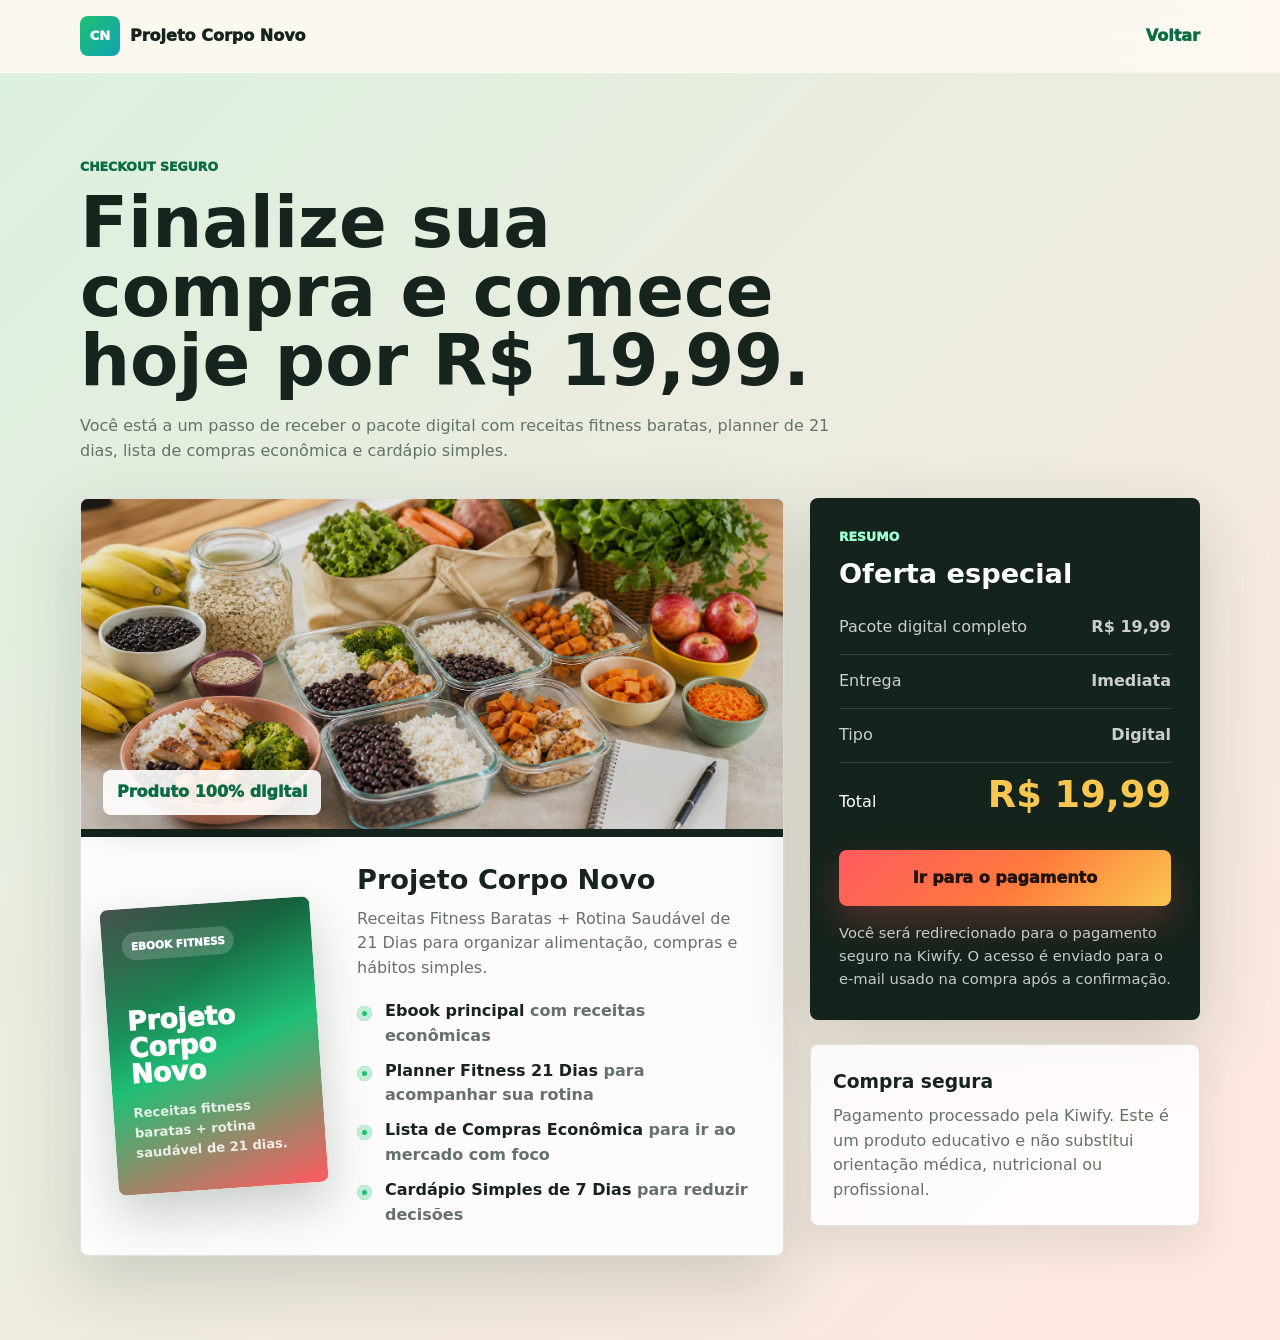
==== checkout.html @ d10a330c "Add files via upload" ====
<!DOCTYPE html>
<html lang="pt-BR">
<head>
  <meta charset="UTF-8">
  <meta name="viewport" content="width=device-width, initial-scale=1.0">
  <meta name="description" content="Checkout do Projeto Corpo Novo com receitas fitness baratas, planner 21 dias, lista de compras econômica e cardápio simples.">
  <title>Checkout | Projeto Corpo Novo</title>
  <style>
    :root {
      --cream: #fffaf3;
      --green: #1fbf75;
      --green-dark: #0a6b45;
      --teal: #0fa3b1;
      --coral: #ff5a5f;
      --yellow: #f9c74f;
      --ink: #17231d;
      --muted: #657269;
      --white: #ffffff;
      --line: rgba(23, 35, 29, 0.12);
      --shadow: 0 24px 70px rgba(25, 55, 42, 0.18);
      --radius: 8px;
    }

    * {
      box-sizing: border-box;
    }

    body {
      margin: 0;
      background:
        linear-gradient(135deg, rgba(31, 191, 117, 0.16), rgba(255, 90, 95, 0.12)),
        var(--cream);
      color: var(--ink);
      font-family: Inter, ui-sans-serif, system-ui, -apple-system, BlinkMacSystemFont, "Segoe UI", Arial, sans-serif;
      line-height: 1.55;
      overflow-x: hidden;
    }

    a {
      color: inherit;
    }

    .wrap {
      width: min(1120px, calc(100% - 40px));
      margin: 0 auto;
    }

    .header {
      position: sticky;
      top: 0;
      z-index: 20;
      border-bottom: 1px solid rgba(255, 255, 255, 0.28);
      background: rgba(255, 250, 243, 0.86);
      backdrop-filter: blur(18px);
    }

    .nav {
      min-height: 72px;
      display: flex;
      align-items: center;
      justify-content: space-between;
      gap: 18px;
    }

    .brand,
    .back {
      font-weight: 950;
      text-decoration: none;
    }

    .brand {
      display: inline-flex;
      align-items: center;
      gap: 10px;
      color: var(--ink);
    }

    .brand-mark {
      width: 40px;
      height: 40px;
      display: inline-grid;
      place-items: center;
      border-radius: var(--radius);
      background: linear-gradient(135deg, var(--green), var(--teal));
      color: var(--white);
      font-size: 0.82rem;
      font-weight: 950;
    }

    .back {
      color: var(--green-dark);
    }

    .page {
      padding: clamp(48px, 7vw, 84px) 0;
    }

    .layout {
      display: grid;
      grid-template-columns: minmax(0, 1fr) minmax(320px, 390px);
      gap: 26px;
      align-items: start;
    }

    .intro {
      max-width: 780px;
      margin-bottom: 34px;
    }

    .eyebrow {
      margin: 0 0 13px;
      color: var(--green-dark);
      font-size: 0.78rem;
      font-weight: 950;
      letter-spacing: 0;
      text-transform: uppercase;
    }

    h1,
    h2,
    h3,
    p {
      margin-top: 0;
    }

    h1 {
      margin-bottom: 18px;
      font-size: clamp(2.25rem, 6vw, 4.4rem);
      line-height: 0.98;
      letter-spacing: 0;
      overflow-wrap: break-word;
    }

    h2 {
      margin-bottom: 12px;
      font-size: 1.7rem;
      line-height: 1.1;
      overflow-wrap: break-word;
    }

    h3 {
      margin-bottom: 8px;
    }

    p {
      color: var(--muted);
      overflow-wrap: break-word;
    }

    .product,
    .summary,
    .secure-box {
      border: 1px solid var(--line);
      border-radius: var(--radius);
      background: rgba(255, 255, 255, 0.84);
      box-shadow: var(--shadow);
    }

    .product {
      overflow: hidden;
    }

    .product-image {
      position: relative;
      min-height: 260px;
      background: #14231b;
    }

    .product-image img {
      width: 100%;
      height: 330px;
      object-fit: cover;
      object-position: center;
      opacity: 0.92;
    }

    .image-badge {
      position: absolute;
      left: 22px;
      bottom: 22px;
      padding: 10px 14px;
      border-radius: var(--radius);
      background: rgba(255, 255, 255, 0.9);
      color: var(--green-dark);
      font-weight: 950;
      box-shadow: 0 14px 34px rgba(0, 0, 0, 0.18);
    }

    .product-body {
      display: grid;
      grid-template-columns: 220px 1fr;
      gap: 28px;
      align-items: center;
      padding: 28px;
    }

    .ebook-cover {
      width: 210px;
      min-height: 286px;
      padding: 24px 20px;
      border-radius: var(--radius);
      background:
        linear-gradient(145deg, rgba(255, 255, 255, 0.22), transparent 32%),
        linear-gradient(160deg, #11251b 0%, #1fbf75 52%, #ff5a5f 100%);
      color: var(--white);
      box-shadow: 0 22px 48px rgba(25, 55, 42, 0.22);
      transform: rotate(-4deg);
    }

    .mock-label {
      display: inline-flex;
      margin-bottom: 48px;
      padding: 6px 9px;
      border-radius: 999px;
      background: rgba(255, 255, 255, 0.18);
      color: var(--white);
      font-size: 0.66rem;
      font-weight: 950;
      text-transform: uppercase;
    }

    .ebook-title {
      max-width: 160px;
      font-size: 1.65rem;
      font-weight: 950;
      line-height: 1;
    }

    .ebook-sub {
      margin: 15px 0 0;
      color: rgba(255, 255, 255, 0.84);
      font-size: 0.82rem;
      font-weight: 760;
    }

    ul {
      display: grid;
      gap: 10px;
      margin: 18px 0 0;
      padding: 0;
      list-style: none;
    }

    li {
      position: relative;
      padding-left: 28px;
      color: var(--muted);
      font-weight: 760;
    }

    li::before {
      content: "";
      position: absolute;
      left: 0;
      top: 7px;
      width: 15px;
      height: 15px;
      border-radius: 999px;
      background: var(--green);
      box-shadow: inset 0 0 0 5px rgba(255, 255, 255, 0.72);
    }

    li strong {
      color: var(--ink);
    }

    .summary {
      padding: 28px;
      background: #14231b;
      color: var(--white);
    }

    .summary .eyebrow {
      color: #9dffd0;
    }

    .summary p {
      color: rgba(255, 255, 255, 0.76);
    }

    .row,
    .total {
      display: flex;
      justify-content: space-between;
      gap: 16px;
      padding: 14px 0;
      border-bottom: 1px solid rgba(255, 255, 255, 0.14);
      color: rgba(255, 255, 255, 0.78);
    }

    .total {
      align-items: baseline;
      margin-bottom: 22px;
      border-bottom: 0;
      color: var(--white);
    }

    .total strong {
      color: var(--yellow);
      font-size: 2.3rem;
      line-height: 1;
    }

    .pay-button {
      width: 100%;
      min-height: 56px;
      display: inline-flex;
      align-items: center;
      justify-content: center;
      gap: 9px;
      border-radius: var(--radius);
      background: linear-gradient(135deg, var(--coral), #ff7a3d 54%, var(--yellow));
      color: #23130e;
      font-weight: 950;
      text-decoration: none;
      box-shadow: 0 16px 36px rgba(255, 90, 95, 0.26);
    }

    .note {
      margin: 16px 0 0;
      font-size: 0.92rem;
    }

    .secure-box {
      margin-top: 24px;
      padding: 22px;
      box-shadow: 0 18px 42px rgba(25, 55, 42, 0.1);
    }

    .secure-box p {
      margin-bottom: 0;
    }

    @media (max-width: 900px) {
      .layout,
      .product-body {
        grid-template-columns: 1fr;
      }

      .ebook-cover {
        margin: 0 auto;
      }
    }

    @media (max-width: 640px) {
      .wrap {
        width: calc(100vw - 32px);
      }

      .nav {
        min-height: 64px;
      }

      .brand span:last-child {
        max-width: 162px;
        overflow: hidden;
        text-overflow: ellipsis;
        white-space: nowrap;
      }

      .page {
        padding: 42px 0 64px;
      }

      .product-body,
      .summary,
      .secure-box {
        padding: 22px;
      }

      .product-image img {
        height: 240px;
      }
    }
  </style>
</head>
<body>
  <header class="header">
    <div class="wrap nav">
      <a class="brand" href="index.html">
        <span class="brand-mark">CN</span>
        <span>Projeto Corpo Novo</span>
      </a>
      <a class="back" href="index.html">Voltar</a>
    </div>
  </header>

  <main class="page">
    <div class="wrap">
      <section class="intro">
        <p class="eyebrow">Checkout seguro</p>
        <h1>Finalize sua compra e comece hoje por R$ 19,99.</h1>
        <p>Você está a um passo de receber o pacote digital com receitas fitness baratas, planner de 21 dias, lista de compras econômica e cardápio simples.</p>
      </section>

      <section class="layout" aria-label="Resumo da compra">
        <article class="product">
          <div class="product-image">
            <img src="assets/images/projeto-corpo-novo-mealprep.png" alt="Marmitas saudáveis e ingredientes econômicos">
            <div class="image-badge">Produto 100% digital</div>
          </div>
          <div class="product-body">
            <div class="ebook-cover" aria-label="Mockup do ebook Projeto Corpo Novo">
              <span class="mock-label">Ebook fitness</span>
              <div class="ebook-title">Projeto Corpo Novo</div>
              <p class="ebook-sub">Receitas fitness baratas + rotina saudável de 21 dias.</p>
            </div>
            <div>
              <h2>Projeto Corpo Novo</h2>
              <p>Receitas Fitness Baratas + Rotina Saudável de 21 Dias para organizar alimentação, compras e hábitos simples.</p>
              <ul>
                <li><strong>Ebook principal</strong> com receitas econômicas</li>
                <li><strong>Planner Fitness 21 Dias</strong> para acompanhar sua rotina</li>
                <li><strong>Lista de Compras Econômica</strong> para ir ao mercado com foco</li>
                <li><strong>Cardápio Simples de 7 Dias</strong> para reduzir decisões</li>
              </ul>
            </div>
          </div>
        </article>

        <aside>
          <div class="summary">
            <p class="eyebrow">Resumo</p>
            <h2>Oferta especial</h2>
            <div class="row"><span>Pacote digital completo</span><strong>R$ 19,99</strong></div>
            <div class="row"><span>Entrega</span><strong>Imediata</strong></div>
            <div class="row"><span>Tipo</span><strong>Digital</strong></div>
            <div class="total"><span>Total</span><strong>R$ 19,99</strong></div>
            <a class="pay-button js-checkout-link" href="https://pay.kiwify.com.br/RQPyQaS">Ir para o pagamento</a>
            <p class="note">Você será redirecionado para o pagamento seguro na Kiwify. O acesso é enviado para o e-mail usado na compra após a confirmação.</p>
          </div>
          <div class="secure-box">
            <h3>Compra segura</h3>
            <p>Pagamento processado pela Kiwify. Este é um produto educativo e não substitui orientação médica, nutricional ou profissional.</p>
          </div>
        </aside>
      </section>
    </div>
  </main>

  <script>
    const params = new URLSearchParams(window.location.search);

    if ([...params].length) {
      document.querySelectorAll(".js-checkout-link").forEach((link) => {
        const url = new URL(link.href);
        params.forEach((value, key) => url.searchParams.set(key, value));
        link.href = url.toString();
      });
    }
  </script>
</body>
</html>
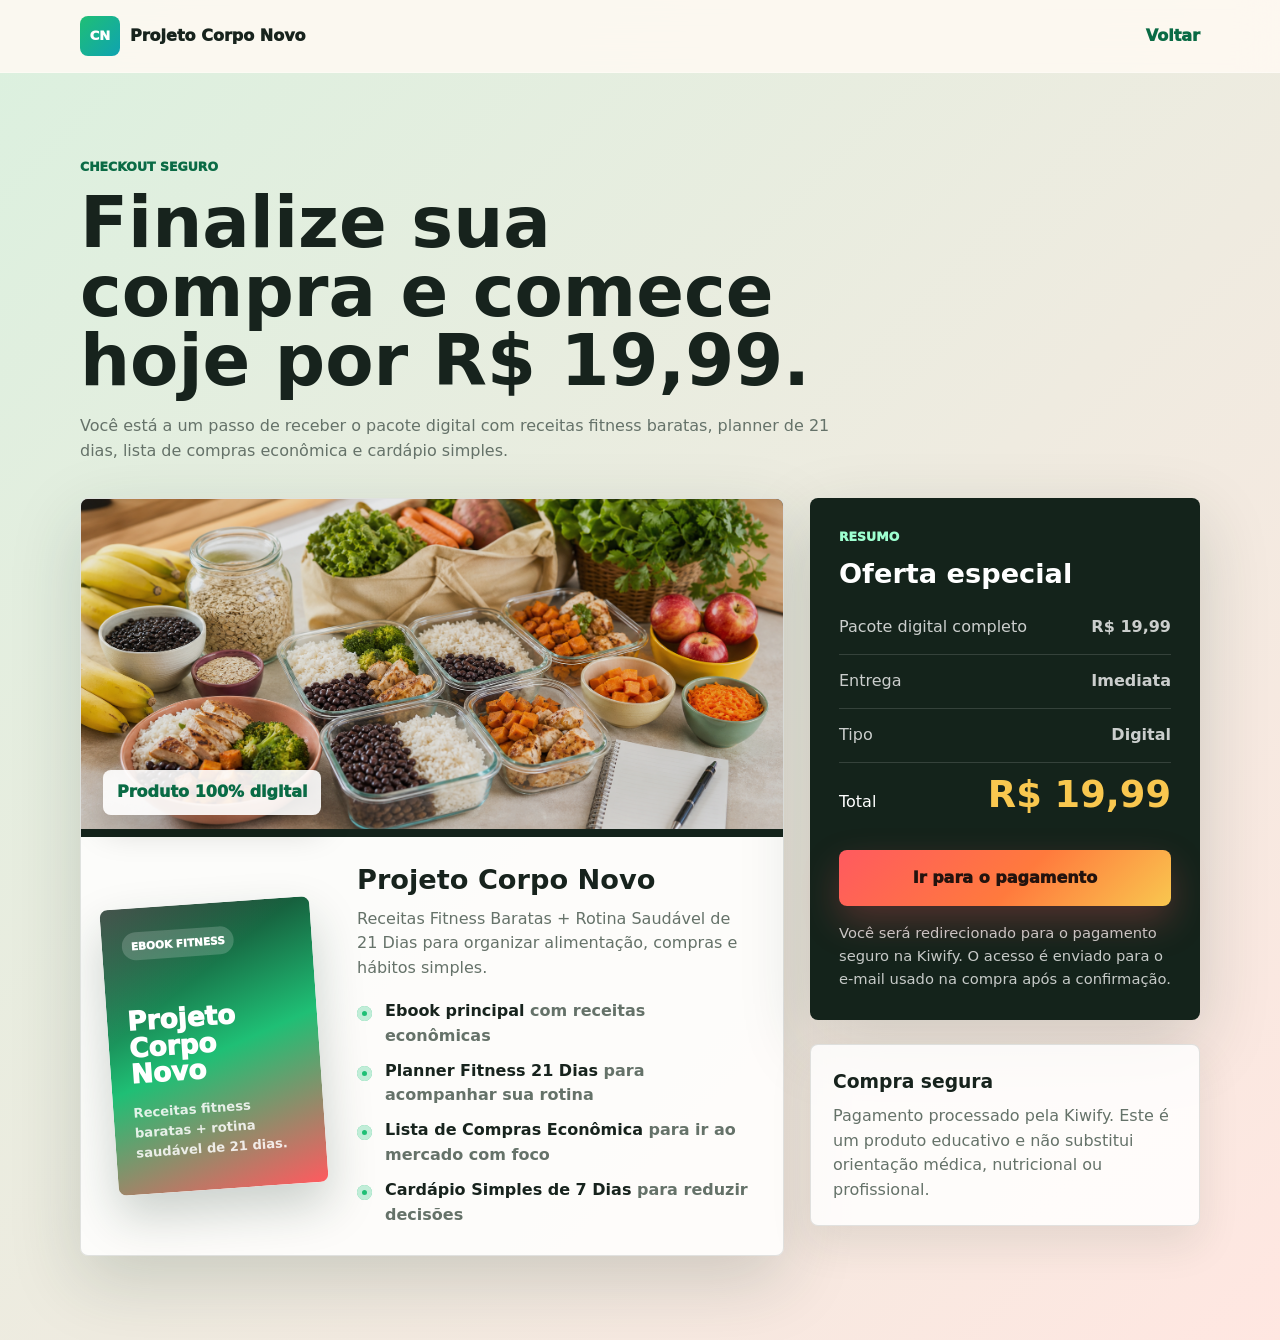
==== commit 73a1cf86: "Add files via upload" ====
--- a/checkout.html
+++ b/checkout.html
@@ -1,453 +1,75 @@
-<!DOCTYPE html>
-<html lang="pt-BR">
-<head>
+<!DOCTYPE html>
+<html lang="pt-BR">
+<head>
   <meta charset="UTF-8">
   <meta name="viewport" content="width=device-width, initial-scale=1.0">
   <meta name="description" content="Checkout do Projeto Corpo Novo com receitas fitness baratas, planner 21 dias, lista de compras econômica e cardápio simples.">
+  <link rel="icon" href="assets/images/favicon.svg" type="image/svg+xml">
   <title>Checkout | Projeto Corpo Novo</title>
-  <style>
-    :root {
-      --cream: #fffaf3;
-      --green: #1fbf75;
-      --green-dark: #0a6b45;
-      --teal: #0fa3b1;
-      --coral: #ff5a5f;
-      --yellow: #f9c74f;
-      --ink: #17231d;
-      --muted: #657269;
-      --white: #ffffff;
-      --line: rgba(23, 35, 29, 0.12);
-      --shadow: 0 24px 70px rgba(25, 55, 42, 0.18);
-      --radius: 8px;
-    }
-
-    * {
-      box-sizing: border-box;
-    }
-
-    body {
-      margin: 0;
-      background:
-        linear-gradient(135deg, rgba(31, 191, 117, 0.16), rgba(255, 90, 95, 0.12)),
-        var(--cream);
-      color: var(--ink);
-      font-family: Inter, ui-sans-serif, system-ui, -apple-system, BlinkMacSystemFont, "Segoe UI", Arial, sans-serif;
-      line-height: 1.55;
-      overflow-x: hidden;
-    }
-
-    a {
-      color: inherit;
-    }
-
-    .wrap {
-      width: min(1120px, calc(100% - 40px));
-      margin: 0 auto;
-    }
-
-    .header {
-      position: sticky;
-      top: 0;
-      z-index: 20;
-      border-bottom: 1px solid rgba(255, 255, 255, 0.28);
-      background: rgba(255, 250, 243, 0.86);
-      backdrop-filter: blur(18px);
-    }
-
-    .nav {
-      min-height: 72px;
-      display: flex;
-      align-items: center;
-      justify-content: space-between;
-      gap: 18px;
-    }
-
-    .brand,
-    .back {
-      font-weight: 950;
-      text-decoration: none;
-    }
-
-    .brand {
-      display: inline-flex;
-      align-items: center;
-      gap: 10px;
-      color: var(--ink);
-    }
-
-    .brand-mark {
-      width: 40px;
-      height: 40px;
-      display: inline-grid;
-      place-items: center;
-      border-radius: var(--radius);
-      background: linear-gradient(135deg, var(--green), var(--teal));
-      color: var(--white);
-      font-size: 0.82rem;
-      font-weight: 950;
-    }
-
-    .back {
-      color: var(--green-dark);
-    }
-
-    .page {
-      padding: clamp(48px, 7vw, 84px) 0;
-    }
-
-    .layout {
-      display: grid;
-      grid-template-columns: minmax(0, 1fr) minmax(320px, 390px);
-      gap: 26px;
-      align-items: start;
-    }
-
-    .intro {
-      max-width: 780px;
-      margin-bottom: 34px;
-    }
-
-    .eyebrow {
-      margin: 0 0 13px;
-      color: var(--green-dark);
-      font-size: 0.78rem;
-      font-weight: 950;
-      letter-spacing: 0;
-      text-transform: uppercase;
-    }
-
-    h1,
-    h2,
-    h3,
-    p {
-      margin-top: 0;
-    }
-
-    h1 {
-      margin-bottom: 18px;
-      font-size: clamp(2.25rem, 6vw, 4.4rem);
-      line-height: 0.98;
-      letter-spacing: 0;
-      overflow-wrap: break-word;
-    }
-
-    h2 {
-      margin-bottom: 12px;
-      font-size: 1.7rem;
-      line-height: 1.1;
-      overflow-wrap: break-word;
-    }
-
-    h3 {
-      margin-bottom: 8px;
-    }
-
-    p {
-      color: var(--muted);
-      overflow-wrap: break-word;
-    }
-
-    .product,
-    .summary,
-    .secure-box {
-      border: 1px solid var(--line);
-      border-radius: var(--radius);
-      background: rgba(255, 255, 255, 0.84);
-      box-shadow: var(--shadow);
-    }
-
-    .product {
-      overflow: hidden;
-    }
-
-    .product-image {
-      position: relative;
-      min-height: 260px;
-      background: #14231b;
-    }
-
-    .product-image img {
-      width: 100%;
-      height: 330px;
-      object-fit: cover;
-      object-position: center;
-      opacity: 0.92;
-    }
-
-    .image-badge {
-      position: absolute;
-      left: 22px;
-      bottom: 22px;
-      padding: 10px 14px;
-      border-radius: var(--radius);
-      background: rgba(255, 255, 255, 0.9);
-      color: var(--green-dark);
-      font-weight: 950;
-      box-shadow: 0 14px 34px rgba(0, 0, 0, 0.18);
-    }
-
-    .product-body {
-      display: grid;
-      grid-template-columns: 220px 1fr;
-      gap: 28px;
-      align-items: center;
-      padding: 28px;
-    }
-
-    .ebook-cover {
-      width: 210px;
-      min-height: 286px;
-      padding: 24px 20px;
-      border-radius: var(--radius);
-      background:
-        linear-gradient(145deg, rgba(255, 255, 255, 0.22), transparent 32%),
-        linear-gradient(160deg, #11251b 0%, #1fbf75 52%, #ff5a5f 100%);
-      color: var(--white);
-      box-shadow: 0 22px 48px rgba(25, 55, 42, 0.22);
-      transform: rotate(-4deg);
-    }
-
-    .mock-label {
-      display: inline-flex;
-      margin-bottom: 48px;
-      padding: 6px 9px;
-      border-radius: 999px;
-      background: rgba(255, 255, 255, 0.18);
-      color: var(--white);
-      font-size: 0.66rem;
-      font-weight: 950;
-      text-transform: uppercase;
-    }
-
-    .ebook-title {
-      max-width: 160px;
-      font-size: 1.65rem;
-      font-weight: 950;
-      line-height: 1;
-    }
-
-    .ebook-sub {
-      margin: 15px 0 0;
-      color: rgba(255, 255, 255, 0.84);
-      font-size: 0.82rem;
-      font-weight: 760;
-    }
-
-    ul {
-      display: grid;
-      gap: 10px;
-      margin: 18px 0 0;
-      padding: 0;
-      list-style: none;
-    }
-
-    li {
-      position: relative;
-      padding-left: 28px;
-      color: var(--muted);
-      font-weight: 760;
-    }
-
-    li::before {
-      content: "";
-      position: absolute;
-      left: 0;
-      top: 7px;
-      width: 15px;
-      height: 15px;
-      border-radius: 999px;
-      background: var(--green);
-      box-shadow: inset 0 0 0 5px rgba(255, 255, 255, 0.72);
-    }
-
-    li strong {
-      color: var(--ink);
-    }
-
-    .summary {
-      padding: 28px;
-      background: #14231b;
-      color: var(--white);
-    }
-
-    .summary .eyebrow {
-      color: #9dffd0;
-    }
-
-    .summary p {
-      color: rgba(255, 255, 255, 0.76);
-    }
-
-    .row,
-    .total {
-      display: flex;
-      justify-content: space-between;
-      gap: 16px;
-      padding: 14px 0;
-      border-bottom: 1px solid rgba(255, 255, 255, 0.14);
-      color: rgba(255, 255, 255, 0.78);
-    }
-
-    .total {
-      align-items: baseline;
-      margin-bottom: 22px;
-      border-bottom: 0;
-      color: var(--white);
-    }
-
-    .total strong {
-      color: var(--yellow);
-      font-size: 2.3rem;
-      line-height: 1;
-    }
-
-    .pay-button {
-      width: 100%;
-      min-height: 56px;
-      display: inline-flex;
-      align-items: center;
-      justify-content: center;
-      gap: 9px;
-      border-radius: var(--radius);
-      background: linear-gradient(135deg, var(--coral), #ff7a3d 54%, var(--yellow));
-      color: #23130e;
-      font-weight: 950;
-      text-decoration: none;
-      box-shadow: 0 16px 36px rgba(255, 90, 95, 0.26);
-    }
-
-    .note {
-      margin: 16px 0 0;
-      font-size: 0.92rem;
-    }
-
-    .secure-box {
-      margin-top: 24px;
-      padding: 22px;
-      box-shadow: 0 18px 42px rgba(25, 55, 42, 0.1);
-    }
-
-    .secure-box p {
-      margin-bottom: 0;
-    }
-
-    @media (max-width: 900px) {
-      .layout,
-      .product-body {
-        grid-template-columns: 1fr;
-      }
-
-      .ebook-cover {
-        margin: 0 auto;
-      }
-    }
-
-    @media (max-width: 640px) {
-      .wrap {
-        width: calc(100vw - 32px);
-      }
-
-      .nav {
-        min-height: 64px;
-      }
-
-      .brand span:last-child {
-        max-width: 162px;
-        overflow: hidden;
-        text-overflow: ellipsis;
-        white-space: nowrap;
-      }
-
-      .page {
-        padding: 42px 0 64px;
-      }
-
-      .product-body,
-      .summary,
-      .secure-box {
-        padding: 22px;
-      }
-
-      .product-image img {
-        height: 240px;
-      }
-    }
-  </style>
-</head>
-<body>
-  <header class="header">
-    <div class="wrap nav">
-      <a class="brand" href="index.html">
-        <span class="brand-mark">CN</span>
-        <span>Projeto Corpo Novo</span>
-      </a>
-      <a class="back" href="index.html">Voltar</a>
-    </div>
-  </header>
-
-  <main class="page">
-    <div class="wrap">
-      <section class="intro">
-        <p class="eyebrow">Checkout seguro</p>
-        <h1>Finalize sua compra e comece hoje por R$ 19,99.</h1>
-        <p>Você está a um passo de receber o pacote digital com receitas fitness baratas, planner de 21 dias, lista de compras econômica e cardápio simples.</p>
-      </section>
-
-      <section class="layout" aria-label="Resumo da compra">
-        <article class="product">
-          <div class="product-image">
-            <img src="assets/images/projeto-corpo-novo-mealprep.png" alt="Marmitas saudáveis e ingredientes econômicos">
-            <div class="image-badge">Produto 100% digital</div>
-          </div>
-          <div class="product-body">
-            <div class="ebook-cover" aria-label="Mockup do ebook Projeto Corpo Novo">
-              <span class="mock-label">Ebook fitness</span>
-              <div class="ebook-title">Projeto Corpo Novo</div>
-              <p class="ebook-sub">Receitas fitness baratas + rotina saudável de 21 dias.</p>
-            </div>
-            <div>
-              <h2>Projeto Corpo Novo</h2>
-              <p>Receitas Fitness Baratas + Rotina Saudável de 21 Dias para organizar alimentação, compras e hábitos simples.</p>
-              <ul>
-                <li><strong>Ebook principal</strong> com receitas econômicas</li>
-                <li><strong>Planner Fitness 21 Dias</strong> para acompanhar sua rotina</li>
-                <li><strong>Lista de Compras Econômica</strong> para ir ao mercado com foco</li>
-                <li><strong>Cardápio Simples de 7 Dias</strong> para reduzir decisões</li>
-              </ul>
-            </div>
-          </div>
-        </article>
-
-        <aside>
-          <div class="summary">
-            <p class="eyebrow">Resumo</p>
-            <h2>Oferta especial</h2>
-            <div class="row"><span>Pacote digital completo</span><strong>R$ 19,99</strong></div>
-            <div class="row"><span>Entrega</span><strong>Imediata</strong></div>
-            <div class="row"><span>Tipo</span><strong>Digital</strong></div>
-            <div class="total"><span>Total</span><strong>R$ 19,99</strong></div>
-            <a class="pay-button js-checkout-link" href="https://pay.kiwify.com.br/RQPyQaS">Ir para o pagamento</a>
-            <p class="note">Você será redirecionado para o pagamento seguro na Kiwify. O acesso é enviado para o e-mail usado na compra após a confirmação.</p>
-          </div>
-          <div class="secure-box">
-            <h3>Compra segura</h3>
-            <p>Pagamento processado pela Kiwify. Este é um produto educativo e não substitui orientação médica, nutricional ou profissional.</p>
-          </div>
-        </aside>
-      </section>
-    </div>
-  </main>
-
-  <script>
-    const params = new URLSearchParams(window.location.search);
-
-    if ([...params].length) {
-      document.querySelectorAll(".js-checkout-link").forEach((link) => {
-        const url = new URL(link.href);
-        params.forEach((value, key) => url.searchParams.set(key, value));
-        link.href = url.toString();
-      });
-    }
-  </script>
-</body>
-</html>
+  <link rel="stylesheet" href="assets/css/style.css">
+  <script src="assets/js/script.js"></script>
+</head>
+<body class="page-checkout">
+  <header class="header">
+    <div class="wrap nav">
+      <a class="brand" href="index.html">
+        <span class="brand-mark">CN</span>
+        <span>Projeto Corpo Novo</span>
+      </a>
+      <a class="back" href="index.html">Voltar</a>
+    </div>
+  </header>
+
+  <main class="page">
+    <div class="wrap">
+      <section class="intro">
+        <p class="eyebrow">Checkout seguro</p>
+        <h1>Finalize sua compra e comece hoje por R$ 19,99.</h1>
+        <p>Você está a um passo de receber o pacote digital com receitas fitness baratas, planner de 21 dias, lista de compras econômica e cardápio simples.</p>
+      </section>
+
+      <section class="layout" aria-label="Resumo da compra">
+        <article class="product">
+          <div class="product-image">
+            <img src="assets/images/projeto-corpo-novo-mealprep.png" alt="Marmitas saudáveis e ingredientes econômicos">
+            <div class="image-badge">Produto 100% digital</div>
+          </div>
+          <div class="product-body">
+            <div class="ebook-cover" aria-label="Mockup do ebook Projeto Corpo Novo">
+              <span class="mock-label">Ebook fitness</span>
+              <div class="ebook-title">Projeto Corpo Novo</div>
+              <p class="ebook-sub">Receitas fitness baratas + rotina saudável de 21 dias.</p>
+            </div>
+            <div>
+              <h2>Projeto Corpo Novo</h2>
+              <p>Receitas Fitness Baratas + Rotina Saudável de 21 Dias para organizar alimentação, compras e hábitos simples.</p>
+              <ul>
+                <li><strong>Ebook principal</strong> com receitas econômicas</li>
+                <li><strong>Planner Fitness 21 Dias</strong> para acompanhar sua rotina</li>
+                <li><strong>Lista de Compras Econômica</strong> para ir ao mercado com foco</li>
+                <li><strong>Cardápio Simples de 7 Dias</strong> para reduzir decisões</li>
+              </ul>
+            </div>
+          </div>
+        </article>
+
+        <aside>
+          <div class="summary">
+            <p class="eyebrow">Resumo</p>
+            <h2>Oferta especial</h2>
+            <div class="row"><span>Pacote digital completo</span><strong>R$ 19,99</strong></div>
+            <div class="row"><span>Entrega</span><strong>Imediata</strong></div>
+            <div class="row"><span>Tipo</span><strong>Digital</strong></div>
+            <div class="total"><span>Total</span><strong>R$ 19,99</strong></div>
+            <a class="pay-button js-checkout-link" href="https://pay.kiwify.com.br/RQPyQaS">Ir para o pagamento</a>
+            <p class="note">Você será redirecionado para o pagamento seguro na Kiwify. O acesso é enviado para o e-mail usado na compra após a confirmação.</p>
+          </div>
+          <div class="secure-box">
+            <h3>Compra segura</h3>
+            <p>Pagamento processado pela Kiwify. Este é um produto educativo e não substitui orientação médica, nutricional ou profissional.</p>
+          </div>
+        </aside>
+      </section>
+    </div>
+  </main></body>
+</html>
--- a/assets/css/style.css
+++ b/assets/css/style.css
@@ -0,0 +1,1929 @@
+/* Projeto Corpo Novo - stylesheet central para GitHub Pages. */
+
+
+/* Landing page */
+:root {
+      --cream: #fffaf3;
+      --mint: #e8fff3;
+      --green: #1fbf75;
+      --green-dark: #0a6b45;
+      --teal: #0fa3b1;
+      --coral: #ff5a5f;
+      --yellow: #f9c74f;
+      --ink: #17231d;
+      --muted: #657269;
+      --white: #ffffff;
+      --line: rgba(23, 35, 29, 0.12);
+      --shadow: 0 24px 70px rgba(25, 55, 42, 0.18);
+      --radius: 8px;
+    
+}
+
+* {
+      box-sizing: border-box;
+    
+}
+
+html {
+      scroll-behavior: smooth;
+    
+}
+
+body.page-index {
+      margin: 0;
+      background: var(--cream);
+      color: var(--ink);
+      font-family: Inter, ui-sans-serif, system-ui, -apple-system, BlinkMacSystemFont, "Segoe UI", Arial, sans-serif;
+      line-height: 1.55;
+      overflow-x: hidden;
+    
+}
+
+.page-index a {
+      color: inherit;
+    
+}
+
+.page-index img,
+.page-index svg {
+      display: block;
+    
+}
+
+.page-index .wrap {
+      width: min(1160px, calc(100% - 40px));
+      margin: 0 auto;
+    
+}
+
+.page-index .site-header {
+      position: sticky;
+      top: 0;
+      z-index: 50;
+      border-bottom: 1px solid rgba(255, 255, 255, 0.26);
+      background: rgba(255, 250, 243, 0.84);
+      backdrop-filter: blur(18px);
+    
+}
+
+.page-index .nav {
+      min-height: 72px;
+      display: flex;
+      align-items: center;
+      justify-content: space-between;
+      gap: 20px;
+    
+}
+
+.page-index .brand {
+      display: inline-flex;
+      align-items: center;
+      gap: 10px;
+      color: var(--ink);
+      font-weight: 950;
+      text-decoration: none;
+      white-space: nowrap;
+    
+}
+
+.page-index .brand-mark {
+      width: 40px;
+      height: 40px;
+      display: inline-grid;
+      place-items: center;
+      border-radius: var(--radius);
+      background: linear-gradient(135deg, var(--green), var(--teal));
+      color: var(--white);
+      font-size: 0.82rem;
+      font-weight: 950;
+      box-shadow: 0 12px 28px rgba(31, 191, 117, 0.22);
+    
+}
+
+.page-index .nav-links {
+      display: flex;
+      align-items: center;
+      gap: 26px;
+      color: var(--muted);
+      font-size: 0.95rem;
+      font-weight: 800;
+    
+}
+
+.page-index .nav-links a {
+      text-decoration: none;
+    
+}
+
+.page-index .nav-links a:hover {
+      color: var(--green-dark);
+    
+}
+
+.page-index .nav-cta,
+.page-index .btn-primary,
+.page-index .btn-secondary {
+      min-height: 48px;
+      display: inline-flex;
+      align-items: center;
+      justify-content: center;
+      gap: 9px;
+      border-radius: var(--radius);
+      font-weight: 950;
+      text-decoration: none;
+      transition: transform 180ms ease, box-shadow 180ms ease, background 180ms ease;
+    
+}
+
+.page-index .nav-cta,
+.page-index .btn-primary {
+      background: linear-gradient(135deg, var(--coral), #ff7a3d 54%, var(--yellow));
+      color: #23130e;
+      box-shadow: 0 16px 36px rgba(255, 90, 95, 0.26);
+    
+}
+
+.page-index .nav-cta {
+      padding: 0 18px;
+    
+}
+
+.page-index .btn-primary,
+.page-index .btn-secondary {
+      padding: 0 24px;
+    
+}
+
+.page-index .btn-secondary {
+      border: 1px solid rgba(255, 255, 255, 0.48);
+      background: rgba(255, 255, 255, 0.16);
+      color: var(--white);
+      backdrop-filter: blur(14px);
+    
+}
+
+.page-index .nav-cta:hover,
+.page-index .btn-primary:hover,
+.page-index .btn-secondary:hover {
+      transform: translateY(-2px);
+      box-shadow: 0 20px 42px rgba(255, 90, 95, 0.3);
+    
+}
+
+.page-index .icon-svg {
+      width: 18px;
+      height: 18px;
+      flex: 0 0 auto;
+      stroke: currentColor;
+      stroke-width: 2.4;
+      stroke-linecap: round;
+      stroke-linejoin: round;
+      fill: none;
+    
+}
+
+.page-index .hero {
+      position: relative;
+      isolation: isolate;
+      min-height: auto;
+      display: grid;
+      align-items: center;
+      padding: clamp(48px, 6vw, 72px) 0 34px;
+      overflow: hidden;
+      background: #14221a;
+    
+}
+
+.page-index .hero-bg {
+      position: absolute;
+      inset: 0;
+      z-index: -3;
+      width: 100%;
+      height: 100%;
+      object-fit: cover;
+      object-position: center right;
+      transform: scale(1.02);
+    
+}
+
+.page-index .hero::before {
+      content: "";
+      position: absolute;
+      inset: 0;
+      z-index: -2;
+      background:
+        linear-gradient(90deg, rgba(9, 30, 20, 0.9) 0%, rgba(9, 30, 20, 0.72) 44%, rgba(9, 30, 20, 0.28) 100%),
+        linear-gradient(180deg, rgba(12, 84, 55, 0.08), rgba(12, 84, 55, 0.7));
+    
+}
+
+.page-index .hero::after {
+      content: "";
+      position: absolute;
+      left: 0;
+      right: 0;
+      bottom: 0;
+      z-index: -1;
+      height: 38%;
+      background: linear-gradient(180deg, transparent, rgba(255, 250, 243, 0.18));
+      pointer-events: none;
+    
+}
+
+.page-index .hero-content {
+      display: grid;
+      grid-template-columns: minmax(0, 0.98fr) minmax(300px, 0.68fr);
+      gap: clamp(28px, 5vw, 64px);
+      align-items: center;
+    
+}
+
+.page-index .hero-copy {
+      max-width: 720px;
+      color: var(--white);
+    
+}
+
+.page-index .eyebrow {
+      margin: 0 0 13px;
+      color: var(--green);
+      font-size: 0.78rem;
+      font-weight: 950;
+      letter-spacing: 0;
+      text-transform: uppercase;
+    
+}
+
+.page-index .hero .eyebrow {
+      color: #9dffd0;
+    
+}
+
+.page-index h1,
+.page-index h2,
+.page-index h3,
+.page-index p {
+      margin-top: 0;
+    
+}
+
+.page-index h1 {
+      max-width: 780px;
+      margin-bottom: 20px;
+      font-size: clamp(2.55rem, 5.5vw, 4.7rem);
+      line-height: 0.96;
+      letter-spacing: 0;
+      overflow-wrap: break-word;
+    
+}
+
+.page-index h2 {
+      margin-bottom: 16px;
+      font-size: clamp(2rem, 4vw, 3.35rem);
+      line-height: 1.04;
+      letter-spacing: 0;
+      overflow-wrap: break-word;
+    
+}
+
+.page-index h3 {
+      margin-bottom: 8px;
+      font-size: 1.1rem;
+      line-height: 1.25;
+    
+}
+
+.page-index p {
+      color: var(--muted);
+      overflow-wrap: break-word;
+    
+}
+
+.page-index .hero-subtitle {
+      max-width: 640px;
+      margin-bottom: 24px;
+      color: rgba(255, 255, 255, 0.86);
+      font-size: 1.12rem;
+    
+}
+
+.page-index .hero-price {
+      display: flex;
+      flex-wrap: wrap;
+      align-items: baseline;
+      gap: 12px;
+      margin: 0 0 24px;
+    
+}
+
+.page-index .hero-price span {
+      color: rgba(255, 255, 255, 0.74);
+      font-weight: 850;
+    
+}
+
+.page-index .hero-price strong {
+      color: var(--yellow);
+      font-size: clamp(2.4rem, 5vw, 4rem);
+      line-height: 1;
+      font-weight: 950;
+    
+}
+
+.page-index .hero-actions {
+      display: flex;
+      flex-wrap: wrap;
+      gap: 14px;
+      align-items: center;
+      margin-bottom: 12px;
+    
+}
+
+.page-index .cta-note {
+      margin: 0 0 24px;
+      color: rgba(255, 255, 255, 0.78);
+      font-size: 0.95rem;
+      font-weight: 750;
+    
+}
+
+.page-index .hero-proof {
+      display: flex;
+      flex-wrap: wrap;
+      gap: 10px;
+    
+}
+
+.page-index .hero-proof span {
+      display: inline-flex;
+      align-items: center;
+      min-height: 34px;
+      padding: 0 12px;
+      border: 1px solid rgba(255, 255, 255, 0.22);
+      border-radius: var(--radius);
+      background: rgba(255, 255, 255, 0.11);
+      color: rgba(255, 255, 255, 0.88);
+      font-size: 0.88rem;
+      font-weight: 850;
+      backdrop-filter: blur(10px);
+    
+}
+
+.page-index .product-stage {
+      position: relative;
+      min-height: 470px;
+      display: grid;
+      place-items: center;
+    
+}
+
+.page-index .mockup-stack {
+      position: relative;
+      width: min(390px, 100%);
+      min-height: 430px;
+    
+}
+
+.page-index .ebook-cover,
+.page-index .planner-cover,
+.page-index .phone-mockup {
+      position: absolute;
+      border-radius: var(--radius);
+      box-shadow: 0 28px 80px rgba(0, 0, 0, 0.32);
+    
+}
+
+.page-index .ebook-cover {
+      left: 22px;
+      top: 6px;
+      z-index: 3;
+      width: 250px;
+      min-height: 342px;
+      padding: 28px 24px;
+      border: 1px solid rgba(255, 255, 255, 0.36);
+      background:
+        linear-gradient(145deg, rgba(255, 255, 255, 0.22), transparent 32%),
+        linear-gradient(160deg, #11251b 0%, #1fbf75 52%, #ff5a5f 100%);
+      color: var(--white);
+      transform: rotate(-7deg);
+    
+}
+
+.page-index .ebook-cover::after {
+      content: "";
+      position: absolute;
+      inset: 18px;
+      border: 1px solid rgba(255, 255, 255, 0.24);
+      border-radius: 7px;
+      pointer-events: none;
+    
+}
+
+.page-index .mock-label {
+      display: inline-flex;
+      margin-bottom: 58px;
+      padding: 7px 10px;
+      border-radius: 999px;
+      background: rgba(255, 255, 255, 0.18);
+      color: var(--white);
+      font-size: 0.7rem;
+      font-weight: 950;
+      text-transform: uppercase;
+    
+}
+
+.page-index .ebook-title {
+      position: relative;
+      z-index: 1;
+      max-width: 170px;
+      font-size: 2.08rem;
+      font-weight: 950;
+      line-height: 0.98;
+    
+}
+
+.page-index .ebook-sub {
+      position: relative;
+      z-index: 1;
+      margin: 18px 0 0;
+      color: rgba(255, 255, 255, 0.84);
+      font-size: 0.88rem;
+      font-weight: 750;
+    
+}
+
+.page-index .planner-cover {
+      right: 12px;
+      top: 94px;
+      z-index: 2;
+      width: 210px;
+      min-height: 284px;
+      padding: 24px 20px;
+      border: 1px solid rgba(23, 35, 29, 0.08);
+      background: var(--white);
+      color: var(--ink);
+      transform: rotate(5deg);
+    
+}
+
+.page-index .planner-cover h3 {
+      margin: 0 0 18px;
+      color: var(--green-dark);
+      font-size: 1.25rem;
+      font-weight: 950;
+    
+}
+
+.page-index .planner-lines {
+      display: grid;
+      gap: 10px;
+    
+}
+
+.page-index .planner-lines span {
+      height: 10px;
+      border-radius: 999px;
+      background: linear-gradient(90deg, rgba(31, 191, 117, 0.22), rgba(255, 90, 95, 0.2));
+    
+}
+
+.page-index .phone-mockup {
+      left: 116px;
+      bottom: 8px;
+      z-index: 4;
+      width: 178px;
+      min-height: 244px;
+      padding: 13px;
+      border: 6px solid #17231d;
+      background: #17231d;
+      transform: rotate(2deg);
+    
+}
+
+.page-index .phone-screen {
+      min-height: 206px;
+      padding: 16px 14px;
+      border-radius: 6px;
+      background: linear-gradient(180deg, #f4fff8, #ffffff);
+    
+}
+
+.page-index .phone-screen strong {
+      display: block;
+      color: var(--green-dark);
+      font-size: 0.85rem;
+      line-height: 1.15;
+    
+}
+
+.page-index .phone-row {
+      display: flex;
+      align-items: center;
+      gap: 8px;
+      margin-top: 12px;
+      color: var(--muted);
+      font-size: 0.72rem;
+      font-weight: 800;
+    
+}
+
+.page-index .phone-dot {
+      width: 24px;
+      height: 24px;
+      border-radius: 999px;
+      background: linear-gradient(135deg, var(--green), var(--yellow));
+      flex: 0 0 auto;
+    
+}
+
+.page-index section {
+      padding: clamp(66px, 8vw, 104px) 0;
+    
+}
+
+.page-index .intro-strip {
+      padding: 18px 0;
+      background: var(--white);
+      border-bottom: 1px solid var(--line);
+    
+}
+
+.page-index .strip-grid {
+      display: grid;
+      grid-template-columns: repeat(4, minmax(0, 1fr));
+      gap: 12px;
+    
+}
+
+.page-index .strip-item {
+      min-height: 58px;
+      display: flex;
+      align-items: center;
+      gap: 10px;
+      color: var(--ink);
+      font-weight: 900;
+    
+}
+
+.page-index .strip-icon,
+.page-index .card-icon {
+      width: 42px;
+      height: 42px;
+      display: grid;
+      place-items: center;
+      border-radius: var(--radius);
+      background: linear-gradient(135deg, rgba(31, 191, 117, 0.16), rgba(255, 90, 95, 0.13));
+      color: var(--green-dark);
+      flex: 0 0 auto;
+    
+}
+
+.page-index .section-head {
+      max-width: 780px;
+      margin-bottom: 34px;
+    
+}
+
+.page-index .center {
+      margin-left: auto;
+      margin-right: auto;
+      text-align: center;
+    
+}
+
+.page-index .section-head p {
+      font-size: 1.05rem;
+    
+}
+
+.page-index .receive-grid,
+.page-index .bonus-grid,
+.page-index .benefit-grid,
+.page-index .faq-grid {
+      display: grid;
+      gap: 18px;
+    
+}
+
+.page-index .receive-grid {
+      grid-template-columns: repeat(4, minmax(0, 1fr));
+    
+}
+
+.page-index .bonus-grid,
+.page-index .benefit-grid {
+      grid-template-columns: repeat(3, minmax(0, 1fr));
+    
+}
+
+.page-index .card,
+.page-index .bonus-card,
+.page-index .benefit-card,
+.page-index .faq-item {
+      border: 1px solid var(--line);
+      border-radius: var(--radius);
+      background: rgba(255, 255, 255, 0.82);
+      box-shadow: 0 18px 48px rgba(25, 55, 42, 0.1);
+    
+}
+
+.page-index .card,
+.page-index .bonus-card,
+.page-index .benefit-card {
+      padding: 24px;
+    
+}
+
+.page-index .card {
+      min-height: 248px;
+    
+}
+
+.page-index .card p,
+.page-index .bonus-card p,
+.page-index .benefit-card p,
+.page-index .faq-item p {
+      margin-bottom: 0;
+    
+}
+
+.page-index .section-tint {
+      background:
+        radial-gradient(circle at 12% 10%, rgba(31, 191, 117, 0.18), transparent 34%),
+        linear-gradient(180deg, #f5fff9 0%, #fffaf3 100%);
+    
+}
+
+.page-index .bonus-card {
+      position: relative;
+      min-height: 220px;
+      overflow: hidden;
+    
+}
+
+.page-index .bonus-card::after {
+      content: "";
+      position: absolute;
+      right: -42px;
+      bottom: -52px;
+      width: 140px;
+      height: 140px;
+      border-radius: 999px;
+      background: rgba(249, 199, 79, 0.24);
+      pointer-events: none;
+    
+}
+
+.page-index .bonus-tag {
+      display: inline-flex;
+      margin-bottom: 18px;
+      padding: 6px 10px;
+      border-radius: 999px;
+      background: rgba(255, 90, 95, 0.12);
+      color: #ad3135;
+      font-size: 0.72rem;
+      font-weight: 950;
+      text-transform: uppercase;
+    
+}
+
+.page-index .image-split {
+      display: grid;
+      grid-template-columns: minmax(0, 0.9fr) minmax(320px, 1fr);
+      gap: clamp(30px, 6vw, 72px);
+      align-items: center;
+    
+}
+
+.page-index .image-panel {
+      position: relative;
+      min-height: 430px;
+      overflow: hidden;
+      border-radius: var(--radius);
+      box-shadow: var(--shadow);
+    
+}
+
+.page-index .image-panel img {
+      width: 100%;
+      height: 100%;
+      min-height: 430px;
+      object-fit: cover;
+    
+}
+
+.page-index .floating-note {
+      position: absolute;
+      left: 22px;
+      bottom: 22px;
+      width: min(280px, calc(100% - 44px));
+      padding: 18px;
+      border-radius: var(--radius);
+      background: rgba(255, 255, 255, 0.9);
+      box-shadow: 0 18px 48px rgba(25, 55, 42, 0.16);
+      backdrop-filter: blur(12px);
+    
+}
+
+.page-index .floating-note strong {
+      display: block;
+      margin-bottom: 4px;
+      color: var(--green-dark);
+      font-size: 1.1rem;
+    
+}
+
+.page-index .floating-note p {
+      margin: 0;
+      font-size: 0.9rem;
+    
+}
+
+.page-index .audience-list {
+      display: grid;
+      gap: 12px;
+      margin: 26px 0 0;
+      padding: 0;
+      list-style: none;
+    
+}
+
+.page-index .audience-list li {
+      position: relative;
+      padding: 16px 16px 16px 46px;
+      border: 1px solid var(--line);
+      border-radius: var(--radius);
+      background: rgba(255, 255, 255, 0.72);
+      color: var(--ink);
+      font-weight: 850;
+    
+}
+
+.page-index .audience-list li::before {
+      content: "";
+      position: absolute;
+      left: 16px;
+      top: 20px;
+      width: 16px;
+      height: 16px;
+      border-radius: 999px;
+      background: linear-gradient(135deg, var(--green), var(--teal));
+      box-shadow: inset 0 0 0 5px rgba(255, 255, 255, 0.64);
+    
+}
+
+.page-index .method {
+      background:
+        linear-gradient(135deg, rgba(15, 163, 177, 0.12), rgba(255, 90, 95, 0.1)),
+        #14231b;
+      color: var(--white);
+    
+}
+
+.page-index .method p {
+      color: rgba(255, 255, 255, 0.76);
+    
+}
+
+.page-index .method .eyebrow {
+      color: #9dffd0;
+    
+}
+
+.page-index .steps {
+      display: grid;
+      grid-template-columns: repeat(3, minmax(0, 1fr));
+      gap: 18px;
+    
+}
+
+.page-index .step {
+      padding: 26px;
+      border: 1px solid rgba(255, 255, 255, 0.14);
+      border-radius: var(--radius);
+      background: rgba(255, 255, 255, 0.08);
+      box-shadow: 0 22px 54px rgba(0, 0, 0, 0.14);
+    
+}
+
+.page-index .step-num {
+      width: 48px;
+      height: 48px;
+      display: grid;
+      place-items: center;
+      margin-bottom: 20px;
+      border-radius: var(--radius);
+      background: linear-gradient(135deg, var(--green), var(--yellow));
+      color: #132019;
+      font-weight: 950;
+    
+}
+
+.page-index .step h3,
+.page-index .method h2 {
+      color: var(--white);
+    
+}
+
+.page-index .benefit-card {
+      min-height: 190px;
+    
+}
+
+.page-index .benefit-grid {
+      grid-template-columns: repeat(5, minmax(0, 1fr));
+    
+}
+
+.page-index .benefit-card h3 {
+      font-size: 1rem;
+    
+}
+
+.page-index .offer {
+      position: relative;
+      overflow: hidden;
+      background:
+        linear-gradient(135deg, rgba(31, 191, 117, 0.14), rgba(255, 90, 95, 0.14)),
+        var(--white);
+    
+}
+
+.page-index .offer-grid {
+      display: grid;
+      grid-template-columns: minmax(0, 1fr) minmax(320px, 390px);
+      gap: clamp(28px, 5vw, 58px);
+      align-items: center;
+    
+}
+
+.page-index .offer-copy {
+      max-width: 720px;
+    
+}
+
+.page-index .price-box {
+      padding: 30px;
+      border: 1px solid rgba(31, 191, 117, 0.2);
+      border-radius: var(--radius);
+      background: #14231b;
+      color: var(--white);
+      box-shadow: var(--shadow);
+    
+}
+
+.page-index .price-box p {
+      color: rgba(255, 255, 255, 0.76);
+    
+}
+
+.page-index .old-price {
+      display: inline-block;
+      margin-bottom: 7px;
+      color: rgba(255, 255, 255, 0.48);
+      font-weight: 900;
+      text-decoration: line-through;
+    
+}
+
+.page-index .price {
+      margin-bottom: 18px;
+      color: var(--yellow);
+      font-size: clamp(3rem, 6vw, 4.5rem);
+      line-height: 0.95;
+      font-weight: 950;
+    
+}
+
+.page-index .check-list {
+      display: grid;
+      gap: 12px;
+      margin: 22px 0;
+      padding: 0;
+      list-style: none;
+    
+}
+
+.page-index .check-list li {
+      position: relative;
+      padding-left: 30px;
+      color: rgba(255, 255, 255, 0.82);
+      font-weight: 760;
+    
+}
+
+.page-index .check-list li::before {
+      content: "";
+      position: absolute;
+      left: 0;
+      top: 6px;
+      width: 17px;
+      height: 17px;
+      border-radius: 999px;
+      background: var(--green);
+      box-shadow: inset 0 0 0 5px rgba(255, 255, 255, 0.72);
+    
+}
+
+.page-index .price-box .btn-primary {
+      width: 100%;
+      margin-top: 6px;
+    
+}
+
+.page-index .safe-row {
+      display: grid;
+      grid-template-columns: repeat(3, minmax(0, 1fr));
+      gap: 18px;
+      margin-top: 36px;
+    
+}
+
+.page-index .safe-item {
+      min-height: 168px;
+      padding: 24px;
+      border: 1px solid var(--line);
+      border-radius: var(--radius);
+      background: rgba(255, 255, 255, 0.78);
+    
+}
+
+.page-index .safe-item strong {
+      display: block;
+      margin-bottom: 8px;
+      font-size: 1.05rem;
+    
+}
+
+.page-index .faq {
+      background: var(--cream);
+    
+}
+
+.page-index .faq-grid {
+      max-width: 900px;
+      margin: 0 auto;
+    
+}
+
+.page-index .faq-item {
+      padding: 24px;
+    
+}
+
+.page-index .final-cta {
+      position: relative;
+      color: var(--white);
+      background:
+        linear-gradient(90deg, rgba(15, 35, 25, 0.94), rgba(15, 35, 25, 0.72)),
+        url("../images/projeto-corpo-novo-mealprep.png") center/cover;
+    
+}
+
+.page-index .final-cta p {
+      color: rgba(255, 255, 255, 0.82);
+    
+}
+
+.page-index .final-cta .eyebrow {
+      color: #9dffd0;
+    
+}
+
+.page-index .final-box {
+      max-width: 760px;
+    
+}
+
+.page-index .footer {
+      padding: 30px 0;
+      border-top: 1px solid var(--line);
+      background: var(--white);
+      color: var(--muted);
+      font-size: 0.92rem;
+    
+}
+
+.page-index .footer .wrap {
+      display: flex;
+      justify-content: space-between;
+      gap: 18px;
+      align-items: center;
+    
+}
+
+.page-index .footer a {
+      color: var(--green-dark);
+      font-weight: 900;
+      text-decoration: none;
+    
+}
+
+.page-index .reveal {
+      opacity: 1;
+      transform: none;
+    
+}
+
+.js .page-index .reveal {
+      opacity: 0;
+      transform: translateY(18px);
+      transition: opacity 560ms ease, transform 560ms ease;
+    
+}
+
+.js .page-index .reveal.is-visible {
+      opacity: 1;
+      transform: translateY(0);
+    
+}
+
+@media (prefers-reduced-motion: reduce) {
+html {
+        scroll-behavior: auto;
+      
+}
+
+.page-index .nav-cta,
+.page-index .btn-primary,
+.page-index .btn-secondary,
+.js .page-index .reveal {
+        transition: none;
+      
+}
+}
+
+@media (max-width: 1040px) {
+.page-index .nav-links {
+        display: none;
+      
+}
+
+.page-index .hero-content,
+.page-index .image-split,
+.page-index .offer-grid {
+        grid-template-columns: 1fr;
+      
+}
+
+.page-index .hero {
+        min-height: auto;
+      
+}
+
+.page-index .product-stage {
+        min-height: 430px;
+        place-items: start center;
+      
+}
+
+.page-index .receive-grid,
+.page-index .benefit-grid {
+        grid-template-columns: repeat(2, minmax(0, 1fr));
+      
+}
+}
+
+@media (max-width: 760px) {
+.page-index .wrap {
+        width: calc(100vw - 32px);
+      
+}
+
+.page-index .nav {
+        min-height: 64px;
+      
+}
+
+.page-index .brand span:last-child {
+        max-width: 132px;
+        overflow: hidden;
+        text-overflow: ellipsis;
+      
+}
+
+.page-index .nav-cta {
+        min-height: 42px;
+        padding: 0 13px;
+        font-size: 0.9rem;
+      
+}
+
+.page-index .hero {
+        padding: 34px 0 18px;
+      
+}
+
+.page-index .hero::before {
+        background:
+          linear-gradient(180deg, rgba(9, 30, 20, 0.92) 0%, rgba(9, 30, 20, 0.78) 60%, rgba(9, 30, 20, 0.44) 100%),
+          linear-gradient(180deg, rgba(12, 84, 55, 0.12), rgba(12, 84, 55, 0.68));
+      
+}
+
+.page-index .hero-bg {
+        object-position: 68% center;
+      
+}
+
+.page-index h1 {
+        font-size: clamp(2rem, 10vw, 2.55rem);
+        line-height: 1;
+      
+}
+
+.page-index h2 {
+        font-size: clamp(1.85rem, 9vw, 2.45rem);
+      
+}
+
+.page-index .hero-subtitle {
+        font-size: 0.98rem;
+      
+}
+
+.page-index .hero .hero-proof {
+        display: none;
+      
+}
+
+.page-index .hero-actions,
+.page-index .btn-primary,
+.page-index .btn-secondary {
+        width: 100%;
+      
+}
+
+.page-index .hero-actions {
+        display: grid;
+      
+}
+
+.page-index .product-stage {
+        display: none;
+        min-height: 0;
+      
+}
+
+.page-index .mockup-stack {
+        width: min(328px, 100%);
+        min-height: 340px;
+      
+}
+
+.page-index .ebook-cover {
+        left: 5px;
+        top: 14px;
+        width: 196px;
+        min-height: 276px;
+        padding: 22px 18px;
+      
+}
+
+.page-index .mock-label {
+        margin-bottom: 42px;
+        font-size: 0.62rem;
+      
+}
+
+.page-index .ebook-title {
+        font-size: 1.58rem;
+      
+}
+
+.page-index .planner-cover {
+        right: 0;
+        top: 92px;
+        width: 164px;
+        min-height: 224px;
+        padding: 19px 16px;
+      
+}
+
+.page-index .phone-mockup {
+        left: 90px;
+        width: 142px;
+        min-height: 198px;
+        padding: 10px;
+      
+}
+
+.page-index .phone-screen {
+        min-height: 166px;
+      
+}
+
+.page-index .strip-grid,
+.page-index .receive-grid,
+.page-index .bonus-grid,
+.page-index .benefit-grid,
+.page-index .steps,
+.page-index .safe-row {
+        grid-template-columns: 1fr;
+      
+}
+
+.page-index .strip-item {
+        min-height: 48px;
+      
+}
+
+.page-index section {
+        padding: 58px 0;
+      
+}
+
+.page-index .image-panel,
+.page-index .image-panel img {
+        min-height: 330px;
+      
+}
+
+.page-index .floating-note {
+        left: 14px;
+        bottom: 14px;
+        width: calc(100% - 28px);
+      
+}
+
+.page-index .price-box,
+.page-index .card,
+.page-index .bonus-card,
+.page-index .benefit-card,
+.page-index .safe-item,
+.page-index .faq-item {
+        padding: 22px;
+      
+}
+
+.page-index .footer .wrap {
+        flex-direction: column;
+        align-items: flex-start;
+      
+}
+}
+
+
+/* Checkout */
+:root {
+      --cream: #fffaf3;
+      --green: #1fbf75;
+      --green-dark: #0a6b45;
+      --teal: #0fa3b1;
+      --coral: #ff5a5f;
+      --yellow: #f9c74f;
+      --ink: #17231d;
+      --muted: #657269;
+      --white: #ffffff;
+      --line: rgba(23, 35, 29, 0.12);
+      --shadow: 0 24px 70px rgba(25, 55, 42, 0.18);
+      --radius: 8px;
+    
+}
+
+* {
+      box-sizing: border-box;
+    
+}
+
+body.page-checkout {
+      margin: 0;
+      background:
+        linear-gradient(135deg, rgba(31, 191, 117, 0.16), rgba(255, 90, 95, 0.12)),
+        var(--cream);
+      color: var(--ink);
+      font-family: Inter, ui-sans-serif, system-ui, -apple-system, BlinkMacSystemFont, "Segoe UI", Arial, sans-serif;
+      line-height: 1.55;
+      overflow-x: hidden;
+    
+}
+
+.page-checkout a {
+      color: inherit;
+    
+}
+
+.page-checkout .wrap {
+      width: min(1120px, calc(100% - 40px));
+      margin: 0 auto;
+    
+}
+
+.page-checkout .header {
+      position: sticky;
+      top: 0;
+      z-index: 20;
+      border-bottom: 1px solid rgba(255, 255, 255, 0.28);
+      background: rgba(255, 250, 243, 0.86);
+      backdrop-filter: blur(18px);
+    
+}
+
+.page-checkout .nav {
+      min-height: 72px;
+      display: flex;
+      align-items: center;
+      justify-content: space-between;
+      gap: 18px;
+    
+}
+
+.page-checkout .brand,
+.page-checkout .back {
+      font-weight: 950;
+      text-decoration: none;
+    
+}
+
+.page-checkout .brand {
+      display: inline-flex;
+      align-items: center;
+      gap: 10px;
+      color: var(--ink);
+    
+}
+
+.page-checkout .brand-mark {
+      width: 40px;
+      height: 40px;
+      display: inline-grid;
+      place-items: center;
+      border-radius: var(--radius);
+      background: linear-gradient(135deg, var(--green), var(--teal));
+      color: var(--white);
+      font-size: 0.82rem;
+      font-weight: 950;
+    
+}
+
+.page-checkout .back {
+      color: var(--green-dark);
+    
+}
+
+.page-checkout .page {
+      padding: clamp(48px, 7vw, 84px) 0;
+    
+}
+
+.page-checkout .layout {
+      display: grid;
+      grid-template-columns: minmax(0, 1fr) minmax(320px, 390px);
+      gap: 26px;
+      align-items: start;
+    
+}
+
+.page-checkout .intro {
+      max-width: 780px;
+      margin-bottom: 34px;
+    
+}
+
+.page-checkout .eyebrow {
+      margin: 0 0 13px;
+      color: var(--green-dark);
+      font-size: 0.78rem;
+      font-weight: 950;
+      letter-spacing: 0;
+      text-transform: uppercase;
+    
+}
+
+.page-checkout h1,
+.page-checkout h2,
+.page-checkout h3,
+.page-checkout p {
+      margin-top: 0;
+    
+}
+
+.page-checkout h1 {
+      margin-bottom: 18px;
+      font-size: clamp(2.25rem, 6vw, 4.4rem);
+      line-height: 0.98;
+      letter-spacing: 0;
+      overflow-wrap: break-word;
+    
+}
+
+.page-checkout h2 {
+      margin-bottom: 12px;
+      font-size: 1.7rem;
+      line-height: 1.1;
+      overflow-wrap: break-word;
+    
+}
+
+.page-checkout h3 {
+      margin-bottom: 8px;
+    
+}
+
+.page-checkout p {
+      color: var(--muted);
+      overflow-wrap: break-word;
+    
+}
+
+.page-checkout .product,
+.page-checkout .summary,
+.page-checkout .secure-box {
+      border: 1px solid var(--line);
+      border-radius: var(--radius);
+      background: rgba(255, 255, 255, 0.84);
+      box-shadow: var(--shadow);
+    
+}
+
+.page-checkout .product {
+      overflow: hidden;
+    
+}
+
+.page-checkout .product-image {
+      position: relative;
+      min-height: 260px;
+      background: #14231b;
+    
+}
+
+.page-checkout .product-image img {
+      width: 100%;
+      height: 330px;
+      object-fit: cover;
+      object-position: center;
+      opacity: 0.92;
+    
+}
+
+.page-checkout .image-badge {
+      position: absolute;
+      left: 22px;
+      bottom: 22px;
+      padding: 10px 14px;
+      border-radius: var(--radius);
+      background: rgba(255, 255, 255, 0.9);
+      color: var(--green-dark);
+      font-weight: 950;
+      box-shadow: 0 14px 34px rgba(0, 0, 0, 0.18);
+    
+}
+
+.page-checkout .product-body {
+      display: grid;
+      grid-template-columns: 220px 1fr;
+      gap: 28px;
+      align-items: center;
+      padding: 28px;
+    
+}
+
+.page-checkout .ebook-cover {
+      width: 210px;
+      min-height: 286px;
+      padding: 24px 20px;
+      border-radius: var(--radius);
+      background:
+        linear-gradient(145deg, rgba(255, 255, 255, 0.22), transparent 32%),
+        linear-gradient(160deg, #11251b 0%, #1fbf75 52%, #ff5a5f 100%);
+      color: var(--white);
+      box-shadow: 0 22px 48px rgba(25, 55, 42, 0.22);
+      transform: rotate(-4deg);
+    
+}
+
+.page-checkout .mock-label {
+      display: inline-flex;
+      margin-bottom: 48px;
+      padding: 6px 9px;
+      border-radius: 999px;
+      background: rgba(255, 255, 255, 0.18);
+      color: var(--white);
+      font-size: 0.66rem;
+      font-weight: 950;
+      text-transform: uppercase;
+    
+}
+
+.page-checkout .ebook-title {
+      max-width: 160px;
+      font-size: 1.65rem;
+      font-weight: 950;
+      line-height: 1;
+    
+}
+
+.page-checkout .ebook-sub {
+      margin: 15px 0 0;
+      color: rgba(255, 255, 255, 0.84);
+      font-size: 0.82rem;
+      font-weight: 760;
+    
+}
+
+.page-checkout ul {
+      display: grid;
+      gap: 10px;
+      margin: 18px 0 0;
+      padding: 0;
+      list-style: none;
+    
+}
+
+.page-checkout li {
+      position: relative;
+      padding-left: 28px;
+      color: var(--muted);
+      font-weight: 760;
+    
+}
+
+.page-checkout li::before {
+      content: "";
+      position: absolute;
+      left: 0;
+      top: 7px;
+      width: 15px;
+      height: 15px;
+      border-radius: 999px;
+      background: var(--green);
+      box-shadow: inset 0 0 0 5px rgba(255, 255, 255, 0.72);
+    
+}
+
+.page-checkout li strong {
+      color: var(--ink);
+    
+}
+
+.page-checkout .summary {
+      padding: 28px;
+      background: #14231b;
+      color: var(--white);
+    
+}
+
+.page-checkout .summary .eyebrow {
+      color: #9dffd0;
+    
+}
+
+.page-checkout .summary p {
+      color: rgba(255, 255, 255, 0.76);
+    
+}
+
+.page-checkout .row,
+.page-checkout .total {
+      display: flex;
+      justify-content: space-between;
+      gap: 16px;
+      padding: 14px 0;
+      border-bottom: 1px solid rgba(255, 255, 255, 0.14);
+      color: rgba(255, 255, 255, 0.78);
+    
+}
+
+.page-checkout .total {
+      align-items: baseline;
+      margin-bottom: 22px;
+      border-bottom: 0;
+      color: var(--white);
+    
+}
+
+.page-checkout .total strong {
+      color: var(--yellow);
+      font-size: 2.3rem;
+      line-height: 1;
+    
+}
+
+.page-checkout .pay-button {
+      width: 100%;
+      min-height: 56px;
+      display: inline-flex;
+      align-items: center;
+      justify-content: center;
+      gap: 9px;
+      border-radius: var(--radius);
+      background: linear-gradient(135deg, var(--coral), #ff7a3d 54%, var(--yellow));
+      color: #23130e;
+      font-weight: 950;
+      text-decoration: none;
+      box-shadow: 0 16px 36px rgba(255, 90, 95, 0.26);
+    
+}
+
+.page-checkout .note {
+      margin: 16px 0 0;
+      font-size: 0.92rem;
+    
+}
+
+.page-checkout .secure-box {
+      margin-top: 24px;
+      padding: 22px;
+      box-shadow: 0 18px 42px rgba(25, 55, 42, 0.1);
+    
+}
+
+.page-checkout .secure-box p {
+      margin-bottom: 0;
+    
+}
+
+@media (max-width: 900px) {
+.page-checkout .layout,
+.page-checkout .product-body {
+        grid-template-columns: 1fr;
+      
+}
+
+.page-checkout .ebook-cover {
+        margin: 0 auto;
+      
+}
+}
+
+@media (max-width: 640px) {
+.page-checkout .wrap {
+        width: calc(100vw - 32px);
+      
+}
+
+.page-checkout .nav {
+        min-height: 64px;
+      
+}
+
+.page-checkout .brand span:last-child {
+        max-width: 162px;
+        overflow: hidden;
+        text-overflow: ellipsis;
+        white-space: nowrap;
+      
+}
+
+.page-checkout .page {
+        padding: 42px 0 64px;
+      
+}
+
+.page-checkout .product-body,
+.page-checkout .summary,
+.page-checkout .secure-box {
+        padding: 22px;
+      
+}
+
+.page-checkout .product-image img {
+        height: 240px;
+      
+}
+}
+
+
+/* Obrigado */
+:root {
+      --cream: #fffaf3;
+      --green: #1fbf75;
+      --green-dark: #0a6b45;
+      --teal: #0fa3b1;
+      --coral: #ff5a5f;
+      --yellow: #f9c74f;
+      --ink: #17231d;
+      --muted: #657269;
+      --white: #ffffff;
+      --line: rgba(23, 35, 29, 0.12);
+      --shadow: 0 24px 70px rgba(25, 55, 42, 0.18);
+      --radius: 8px;
+    
+}
+
+* {
+      box-sizing: border-box;
+    
+}
+
+body.page-thanks {
+      min-height: 100vh;
+      display: grid;
+      place-items: center;
+      margin: 0;
+      padding: 32px 18px;
+      background:
+        linear-gradient(90deg, rgba(15, 35, 25, 0.86), rgba(15, 35, 25, 0.58)),
+        url("../images/projeto-corpo-novo-mealprep.png") center/cover;
+      color: var(--ink);
+      font-family: Inter, ui-sans-serif, system-ui, -apple-system, BlinkMacSystemFont, "Segoe UI", Arial, sans-serif;
+      line-height: 1.55;
+      overflow-x: hidden;
+    
+}
+
+.page-thanks .card {
+      width: min(640px, calc(100vw - 36px));
+      padding: clamp(28px, 6vw, 46px);
+      border: 1px solid rgba(255, 255, 255, 0.36);
+      border-radius: var(--radius);
+      background: rgba(255, 255, 255, 0.92);
+      box-shadow: var(--shadow);
+      text-align: center;
+      backdrop-filter: blur(14px);
+    
+}
+
+.page-thanks .icon {
+      width: 58px;
+      height: 58px;
+      display: grid;
+      place-items: center;
+      margin: 0 auto 22px;
+      border-radius: var(--radius);
+      background: linear-gradient(135deg, var(--green), var(--teal));
+      color: var(--white);
+    
+}
+
+.page-thanks .icon svg {
+      width: 28px;
+      height: 28px;
+      stroke: currentColor;
+      stroke-width: 2.6;
+      stroke-linecap: round;
+      stroke-linejoin: round;
+      fill: none;
+    
+}
+
+.page-thanks .eyebrow {
+      margin: 0 0 14px;
+      color: var(--green-dark);
+      font-size: 0.78rem;
+      font-weight: 950;
+      letter-spacing: 0;
+      text-transform: uppercase;
+    
+}
+
+.page-thanks h1 {
+      margin: 0 0 16px;
+      color: var(--ink);
+      font-size: clamp(2.1rem, 7vw, 3.2rem);
+      line-height: 1.03;
+      letter-spacing: 0;
+      overflow-wrap: break-word;
+    
+}
+
+.page-thanks p {
+      margin: 0;
+      color: var(--muted);
+      overflow-wrap: break-word;
+    
+}
+
+.page-thanks .actions {
+      display: grid;
+      gap: 12px;
+      margin-top: 28px;
+    
+}
+
+.page-thanks .button,
+.page-thanks .link {
+      min-height: 52px;
+      display: inline-flex;
+      align-items: center;
+      justify-content: center;
+      border-radius: var(--radius);
+      font-weight: 950;
+      text-decoration: none;
+    
+}
+
+.page-thanks .button {
+      background: linear-gradient(135deg, var(--coral), #ff7a3d 54%, var(--yellow));
+      color: #23130e;
+      box-shadow: 0 16px 36px rgba(255, 90, 95, 0.22);
+    
+}
+
+.page-thanks .link {
+      border: 1px solid var(--line);
+      color: var(--green-dark);
+      background: rgba(31, 191, 117, 0.08);
+    
+}
+
+/* Shared responsive polish */
+body.page-index,
+body.page-checkout,
+body.page-thanks {
+  -webkit-font-smoothing: antialiased;
+  text-rendering: optimizeLegibility;
+}
+
+.page-index .offer-pill {
+  color: var(--green-dark);
+  background: rgba(31, 191, 117, 0.12);
+  border-color: rgba(31, 191, 117, 0.25);
+}
+
+.page-index .offer-note {
+  margin-top: 12px;
+  margin-bottom: 0;
+}
+
+.page-index .btn-primary,
+.page-index .btn-secondary,
+.page-index .nav-cta,
+.page-checkout .pay-button,
+.page-thanks .button,
+.page-thanks .link {
+  will-change: transform;
+}
+
+.page-index .btn-primary:focus-visible,
+.page-index .btn-secondary:focus-visible,
+.page-index .nav-cta:focus-visible,
+.page-checkout .pay-button:focus-visible,
+.page-checkout .back:focus-visible,
+.page-thanks .button:focus-visible,
+.page-thanks .link:focus-visible {
+  outline: 3px solid rgba(249, 199, 79, 0.74);
+  outline-offset: 4px;
+}
+
+@media (max-width: 720px) {
+  .page-index .hero-actions,
+  .page-index .final-cta .hero-actions,
+  .page-checkout .actions {
+    width: 100%;
+    display: grid;
+    grid-template-columns: 1fr;
+  }
+
+  .page-index .btn-primary,
+  .page-index .btn-secondary,
+  .page-checkout .pay-button,
+  .page-thanks .button,
+  .page-thanks .link {
+    width: 100%;
+    text-align: center;
+  }
+
+  .page-index .nav,
+  .page-checkout .nav {
+    gap: 12px;
+  }
+
+  .page-index .nav-cta {
+    min-width: 128px;
+    padding-inline: 12px;
+    font-size: 0.86rem;
+  }
+
+  .page-index .hero-copy,
+  .page-index .section-head,
+  .page-index .final-box,
+  .page-checkout .intro,
+  .page-thanks .card {
+    text-align: left;
+  }
+
+  .page-index .center,
+  .page-checkout .center {
+    text-align: center;
+  }
+}
+
+@media (max-width: 430px) {
+  .page-index .wrap,
+  .page-checkout .wrap {
+    width: calc(100vw - 28px);
+  }
+
+  .page-index h1 {
+    font-size: clamp(2.18rem, 12vw, 3rem);
+  }
+
+  .page-index h2,
+  .page-checkout h1,
+  .page-thanks h1 {
+    font-size: clamp(1.9rem, 10vw, 2.55rem);
+  }
+
+  .page-index .strip-item,
+  .page-index .card,
+  .page-index .bonus-card,
+  .page-index .benefit-card,
+  .page-index .safe-item,
+  .page-index .faq-item,
+  .page-checkout .summary,
+  .page-checkout .secure-box {
+    box-shadow: 0 12px 30px rgba(25, 55, 42, 0.1);
+  }
+}
